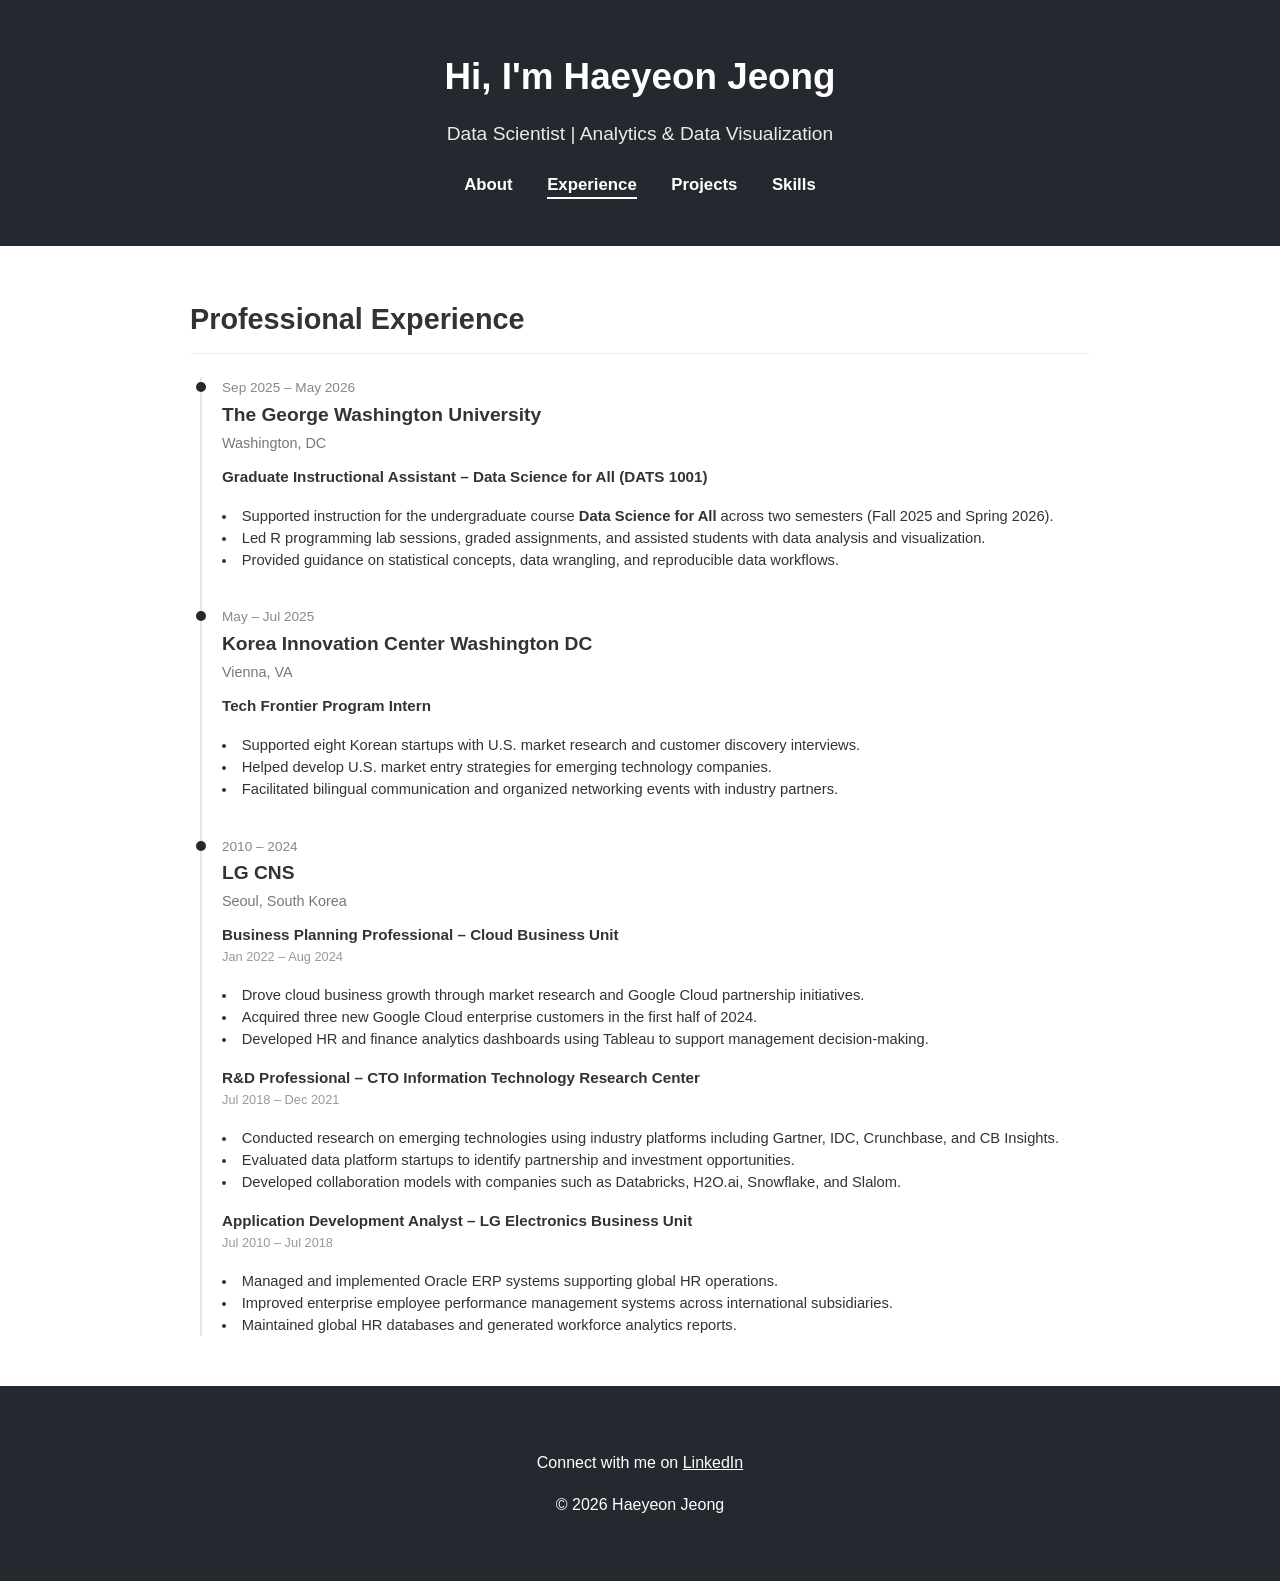
==== experience.html @ 00d59a68 "Update experience.html" ====
<!DOCTYPE html>
<html lang="en">
<head>
<meta charset="UTF-8">
<meta name="viewport" content="width=device-width, initial-scale=1.0">
<title>Experience | Haeyeon Jeong</title>
<link rel="stylesheet" href="css/style.css">
</head>

<body>

<header>
<h1>Hi, I'm Haeyeon Jeong</h1>
<p>Data Scientist | Analytics & Data Visualization</p>

<nav>
<a href="index.html">About</a>
<a href="experience.html" class="active">Experience</a>
<a href="projects.html">Projects</a>
<a href="skills.html">Skills</a>
</nav>
</header>

<main>

<section>

<h2>Professional Experience</h2>

<div class="timeline">

<!-- GWU -->
<div class="timeline-item">

<div class="timeline-date">
Sep 2025 – May 2026
</div>

<div class="timeline-content">
<h3>The George Washington University</h3>
<p class="location">Washington, DC</p>
<p class="role-title">Graduate Instructional Assistant – Data Science for All (DATS 1001)</p>

<ul>
<li>Supported instruction for the undergraduate course <strong>Data Science for All</strong> across two semesters (Fall 2025 and Spring 2026).</li>
<li>Led R programming lab sessions, graded assignments, and assisted students with data analysis and visualization.</li>
<li>Provided guidance on statistical concepts, data wrangling, and reproducible data workflows.</li>
</ul>

</div>
</div>


<!-- KIC -->
<div class="timeline-item">

<div class="timeline-date">
May – Jul 2025
</div>

<div class="timeline-content">
<h3>Korea Innovation Center Washington DC</h3>
<p class="location">Vienna, VA</p>
<p class="role-title">Tech Frontier Program Intern</p>

<ul>
<li>Supported eight Korean startups with U.S. market research and customer discovery interviews.</li>
<li>Helped develop U.S. market entry strategies for emerging technology companies.</li>
<li>Facilitated bilingual communication and organized networking events with industry partners.</li>
</ul>

</div>
</div>


<!-- LG CNS -->
<div class="timeline-item">

<div class="timeline-date">
2010 – 2024
</div>

<div class="timeline-content">

<h3>LG CNS</h3>
<p class="location">Seoul, South Korea</p>
<div class="role-block">

<p class="role-title">Business Planning Professional – Cloud Business Unit</p>
<span class="role-year">Jan 2022 – Aug 2024</span>

<ul>
<li>Drove cloud business growth through market research and Google Cloud partnership initiatives.</li>
<li>Acquired three new Google Cloud enterprise customers in the first half of 2024.</li>
<li>Developed HR and finance analytics dashboards using Tableau to support management decision-making.</li>
</ul>

</div>


<div class="role-block">

<p class="role-title">R&D Professional – CTO Information Technology Research Center</p>
<span class="role-year">Jul 2018 – Dec 2021</span>

<ul>
<li>Conducted research on emerging technologies using industry platforms including Gartner, IDC, Crunchbase, and CB Insights.</li>
<li>Evaluated data platform startups to identify partnership and investment opportunities.</li>
<li>Developed collaboration models with companies such as Databricks, H2O.ai, Snowflake, and Slalom.</li>
</ul>

</div>


<div class="role-block">

<p class="role-title">Application Development Analyst – LG Electronics Business Unit</p>
<span class="role-year">Jul 2010 – Jul 2018</span>

<ul>
<li>Managed and implemented Oracle ERP systems supporting global HR operations.</li>
<li>Improved enterprise employee performance management systems across international subsidiaries.</li>
<li>Maintained global HR databases and generated workforce analytics reports.</li>
</ul>

</div>

</div>
</div>

</div>

</section>

</main>

<footer>

<p>
Connect with me on
<a href="https://linkedin.com/in/haeyeonjeong" target="_blank">LinkedIn</a>
</p>

<p>&copy; 2026 Haeyeon Jeong</p>

</footer>

</body>
</html>
---- css/style.css ----
/* ================================
   GENERAL
================================ */

body {
    font-family: Arial, sans-serif;
    margin: 0;
    padding: 0;
    line-height: 1.6;
    background-color: #ffffff;
    color: #333;
}


/* ================================
   HEADER
================================ */

header {
    background: #24292f;
    color: #fff;
    padding: 3rem 1rem;
    text-align: center;
}

header h1 {
    margin: 0;
    font-size: 2.3rem;
}

header p {
    margin: 12px 0 22px 0;
    font-size: 1.2rem;
    opacity: 0.9;
}


/* ================================
   NAV
================================ */

nav {
    margin-top: 20px;
}

nav a {
    color: #fff;
    text-decoration: none;
    margin: 0 15px;
    font-size: 1.05rem;
    font-weight: bold;
}

nav a.active {
    border-bottom: 2px solid #fff;
    padding-bottom: 3px;
}


/* ================================
   MAIN
================================ */

main {
    max-width: 900px;
    margin: 50px auto;
    padding: 0 20px;
}


/* ================================
   TITLES
================================ */

h2 {
    font-size: 1.8rem;
    margin-top: 40px;
    border-bottom: 1px solid #eee;
    padding-bottom: 10px;
}


/* ================================
   LINKS
================================ */

main a {
    color: #0366d6;
    text-decoration: none;
}

main a:hover {
    text-decoration: underline;
}


/* ================================
   ABOUT
================================ */

.about-container {
    display: flex;
    align-items: flex-start;
    gap: 40px;
    margin-top: 20px;
}

.about-text {
    flex: 2;
}

.about-photo {
    flex: 1;
    text-align: center;
}

.about-photo img {
    width: 200px;
    border-radius: 50%;
}


/* ================================
   LISTS
================================ */

ul {
    list-style-position: inside;
    padding-left: 0;
}


/* ================================
   EXPERIENCE 
================================ */

.timeline {
    border-left: 2px solid #e5e5e5;
    padding-left: 20px;
    margin-left: 10px;
}

.timeline-item {
    position: relative;
    margin-bottom: 35px;
}

/* DOT */
.timeline-item::before {
    content: "";
    position: absolute;
    left: -26px;
    top: 5px;
    width: 10px;
    height: 10px;
    background: #24292f;
    border-radius: 50%;
}

/* DATE */
.timeline-date {
    font-size: 0.85rem;
    color: #888;
    margin-bottom: 0px;
}

/* COMPANY */
.timeline-content h3 {
    font-size: 1.2rem;
    font-weight: 600;
    margin-top: 1px;
    margin-bottom: 1px;
}

/* LOCATION */
.location {
    font-size: 0.9rem;
    color: #777;
    margin-top: 0px;   
    margin-bottom: 4px;
}

/* ROLE */
.role-title {
    font-size: 0.95rem;
    font-weight: 600;
    margin-top: 10px;  
    margin-bottom: 0px;
}

/* ROLE YEAR */
.role-year {
    font-size: 0.8rem;
    color: #999;
    display: block;
    margin-top: 0px;
    margin-bottom: 4px;
}

/* BULLETS */
.timeline-content ul li {
    font-size: 0.92rem;
    line-height: 1.5;
}

/* MULTI ROLE */
.role-block {
    margin-bottom: 14px;
}


/* ================================
   EDUCATION 
================================ */

.edu-item {
    display: flex;
    align-items: flex-start;
    gap: 16px;
    margin-bottom: 28px;
}

.school-logo {
    width: 80px;
    height: auto;
    margin-top: 10px;   
}


/* ================================
   PROJECTS
================================ */

.filter-container {
    margin: 20px 0 30px 0;
}

.filter-btn {
    border: 1px solid #ddd;
    background: #fff;
    padding: 8px 14px;
    margin: 5px;
    border-radius: 20px;
    cursor: pointer;
}

.filter-btn.active {
    background: #24292f;
    color: #fff;
}

.hidden {
    display: none;
}

/* GRID */
.project-grid {
    display: grid;
    grid-template-columns: repeat(auto-fit, minmax(250px,1fr));
    gap: 20px;
}

/* CARD */
.project-card {
    display: flex;
    flex-direction: column;
    border: 1px solid #eee;
    padding: 18px;
    border-radius: 12px;
    min-height: 240px;
    transition: 0.2s;
}

.project-card:hover {
    box-shadow: 0 4px 12px rgba(0,0,0,0.08);
}

.project-card h3 {
    margin-top: 0;
}

/* TAGS */
.tags {
    font-size: 0.9rem;
    color: #666;
    margin-top: auto;
    margin-bottom: 6px;
}

/* LINKS */
.project-links {
    border-top: 1px solid #f0f0f0;
    padding-top: 6px;
}

.project-links a {
    font-weight: 600;
    color: #0366d6;
    text-decoration: none;
    margin-right: 12px;
}

.project-links a:hover {
    text-decoration: underline;
}


/* ================================
   FOOTER
================================ */

footer {
    background: #24292f;
    color: white;
    text-align: center;
    padding: 3rem 1rem;
    margin-top: 50px;
}

footer a {
    color: #fff;
}


/* ================================
   MOBILE
================================ */

@media (max-width: 768px) {

/* HEADER */
header h1 {
    font-size: 1.8rem;
}

header p {
    font-size: 1.05rem;
}

/* NAV */
nav a {
    font-size: 0.95rem;
}

/* TITLE */
h2 {
    font-size: 1.6rem;
}

/* TEXT */
p {
    font-size: 0.95rem;
}

/* ABOUT */
.about-container {
    flex-direction: column;
    align-items: center;
    gap: 15px;
}

.about-photo img {
    width: 130px;
}

/* TIMELINE */
.timeline {
    padding-left: 16px;
    margin-left: 6px;
}

.timeline-item::before {
    left: -22px;
    width: 8px;
    height: 8px;
}

.timeline-content h3 {
    font-size: 1.05rem;
}

.role-title {
    font-size: 0.9rem;
}

.timeline-content ul li {
    font-size: 0.88rem;
}

/* EDUCATION */
.edu-item {
    flex-direction: column;
}

.school-logo {
    width: 60px;
}

/* PROJECT */
.project-card h3 {
    font-size: 1.1rem;
}

.project-card p {
    font-size: 0.92rem;
}

.tags {
    font-size: 0.8rem;
}

/* FILTER BUTTON */
.filter-btn {
    font-size: 0.85rem;
    padding: 6px 12px;
}

}
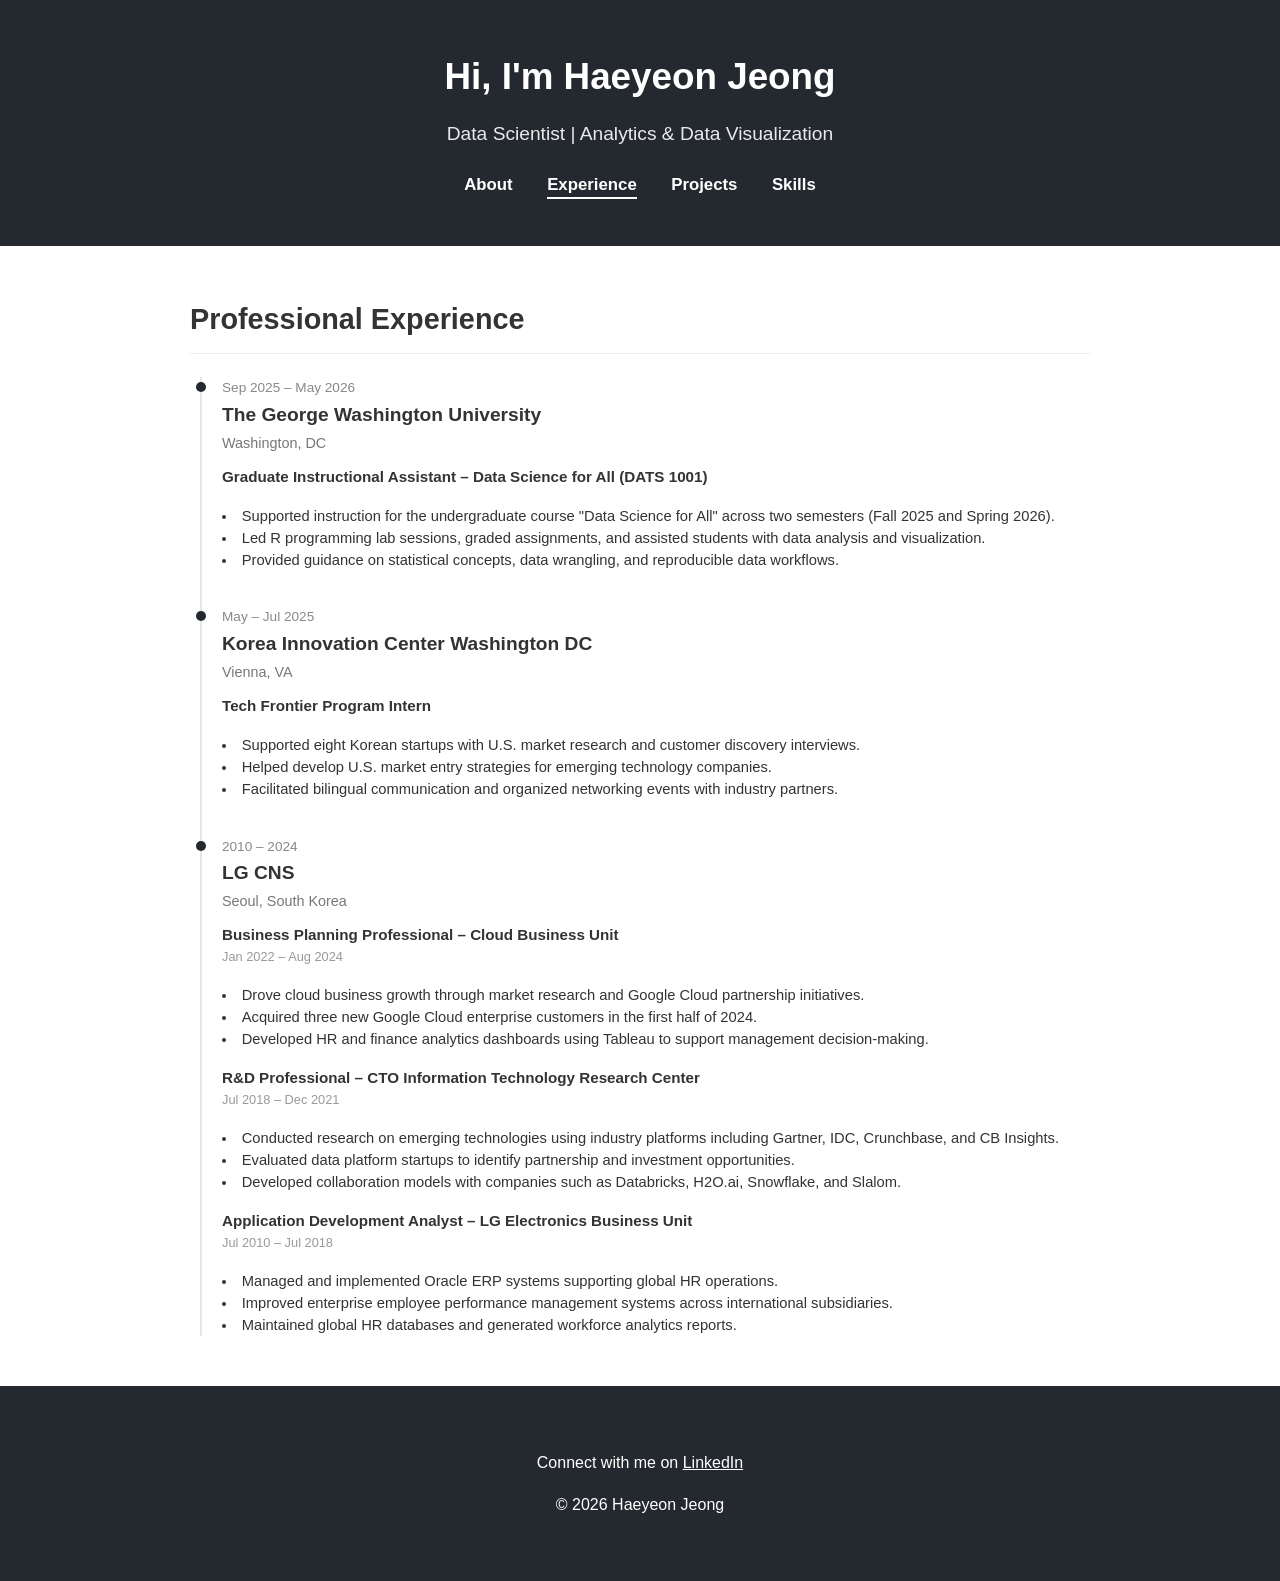
==== commit e9beedee: "Update experience.html" ====
--- a/experience.html
+++ b/experience.html
@@ -42,7 +42,7 @@
 <p class="role-title">Graduate Instructional Assistant – Data Science for All (DATS 1001)</p>
 
 <ul>
-<li>Supported instruction for the undergraduate course <strong>Data Science for All</strong> across two semesters (Fall 2025 and Spring 2026).</li>
+<li>Supported instruction for the undergraduate course "Data Science for All" across two semesters (Fall 2025 and Spring 2026).</li>
 <li>Led R programming lab sessions, graded assignments, and assisted students with data analysis and visualization.</li>
 <li>Provided guidance on statistical concepts, data wrangling, and reproducible data workflows.</li>
 </ul>
--- a/css/style.css
+++ b/css/style.css
@@ -177,7 +177,7 @@
     font-size: 0.9rem;
     color: #777;
     margin-top: 0px;   
-    margin-bottom: 4px;
+    margin-bottom: 6px;
 }
 
 /* ROLE */
@@ -194,18 +194,19 @@
     color: #999;
     display: block;
     margin-top: 0px;
-    margin-bottom: 4px;
+    margin-bottom: 0px;
 }
 
 /* BULLETS */
 .timeline-content ul li {
     font-size: 0.92rem;
     line-height: 1.5;
+    margin-top: 0px;
 }
 
 /* MULTI ROLE */
 .role-block {
-    margin-bottom: 14px;
+    margin-bottom: 10px;
 }
 
 
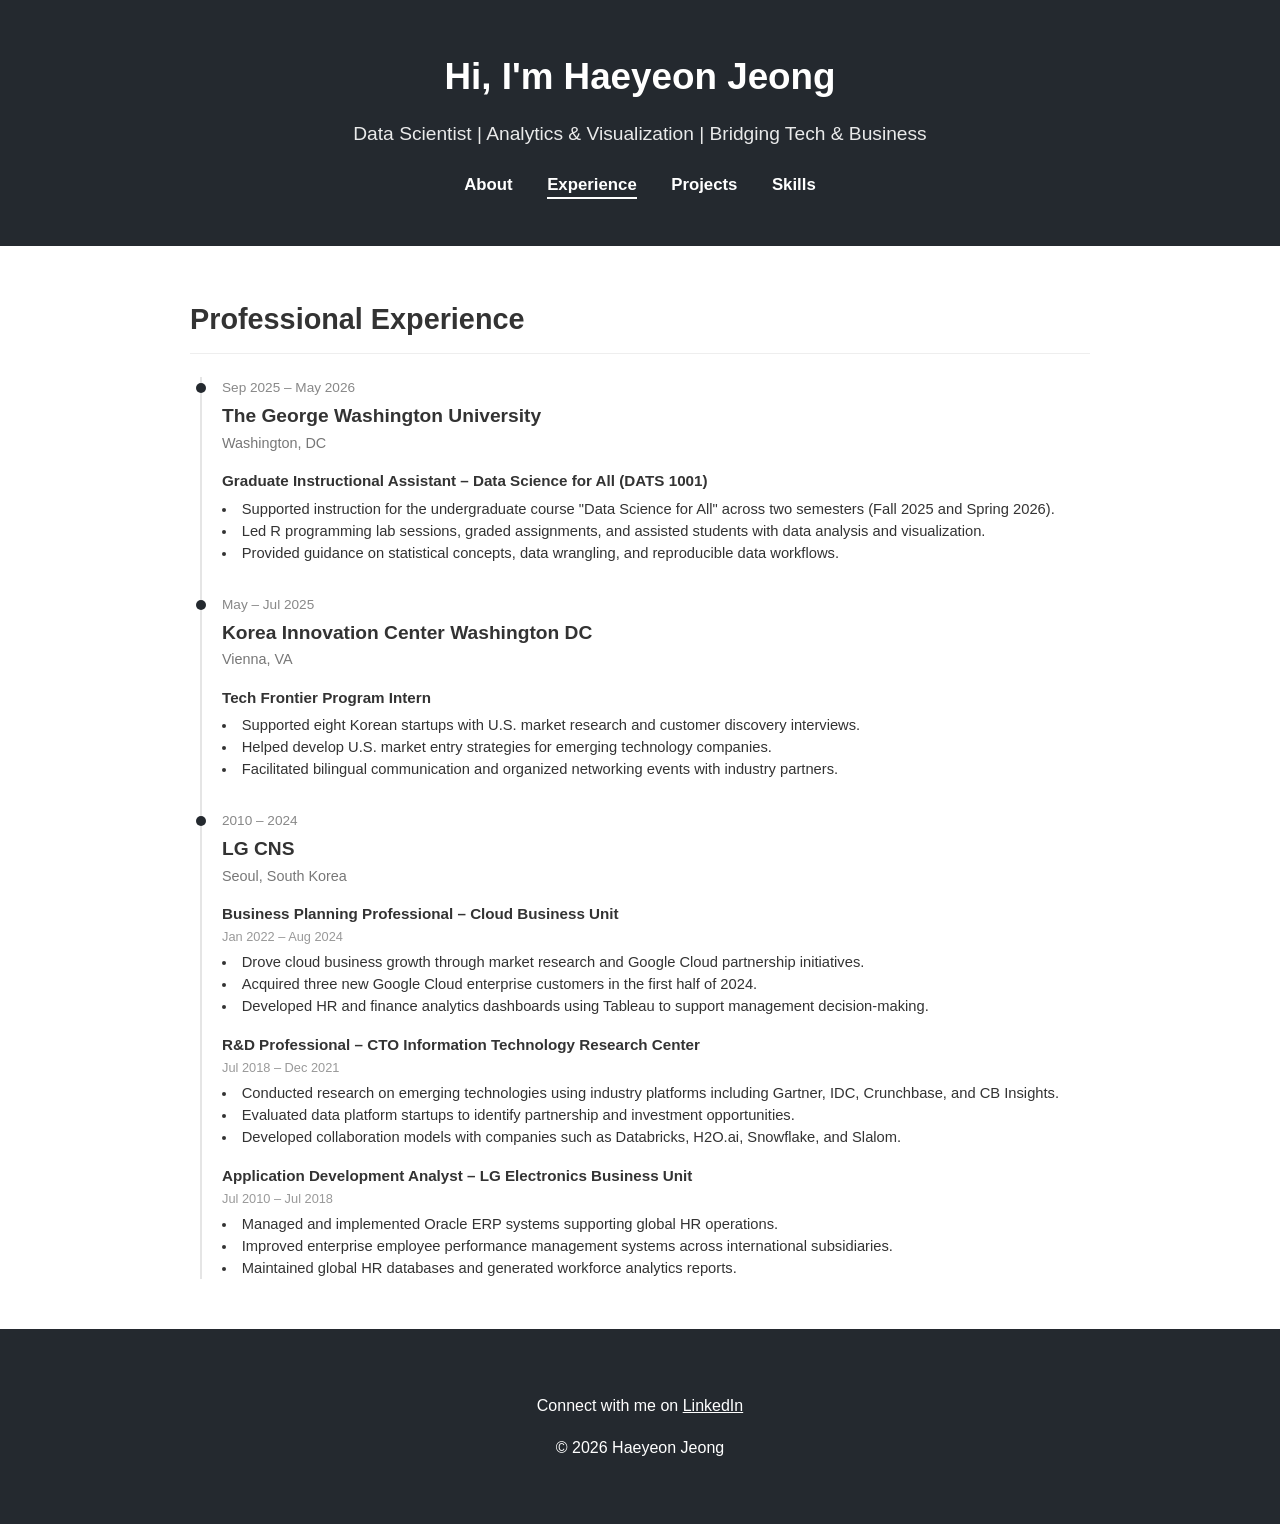
==== commit b3ade1d3: "Update experience.html" ====
--- a/experience.html
+++ b/experience.html
@@ -11,7 +11,7 @@
 
 <header>
 <h1>Hi, I'm Haeyeon Jeong</h1>
-<p>Data Scientist | Analytics & Data Visualization</p>
+<p>Data Scientist | Analytics & Visualization | Bridging Tech & Business</p>
 
 <nav>
 <a href="index.html">About</a>
--- a/css/style.css
+++ b/css/style.css
@@ -79,6 +79,10 @@
     padding-bottom: 10px;
 }
 
+main h2:first-child {
+    margin-top: 0;
+}
+
 
 /* ================================
    LINKS
@@ -142,7 +146,7 @@
 
 .timeline-item {
     position: relative;
-    margin-bottom: 35px;
+    margin-bottom: 30px;
 }
 
 /* DOT */
@@ -150,7 +154,7 @@
     content: "";
     position: absolute;
     left: -26px;
-    top: 5px;
+    top: 6px;
     width: 10px;
     height: 10px;
     background: #24292f;
@@ -161,23 +165,21 @@
 .timeline-date {
     font-size: 0.85rem;
     color: #888;
-    margin-bottom: 0px;
+    margin-bottom: 2px;
 }
 
 /* COMPANY */
 .timeline-content h3 {
     font-size: 1.2rem;
     font-weight: 600;
-    margin-top: 1px;
-    margin-bottom: 1px;
+    margin: 0;
 }
 
 /* LOCATION */
 .location {
     font-size: 0.9rem;
     color: #777;
-    margin-top: 0px;   
-    margin-bottom: 6px;
+    margin-top: 0;
 }
 
 /* ROLE */
@@ -193,15 +195,17 @@
     font-size: 0.8rem;
     color: #999;
     display: block;
-    margin-top: 0px;
-    margin-bottom: 0px;
+    margin: 0;
+}
+
+.timeline-content ul {
+    margin-top: 4px;
 }
 
 /* BULLETS */
 .timeline-content ul li {
     font-size: 0.92rem;
     line-height: 1.5;
-    margin-top: 0px;
 }
 
 /* MULTI ROLE */
@@ -218,11 +222,11 @@
     display: flex;
     align-items: flex-start;
     gap: 16px;
-    margin-bottom: 28px;
+    margin-bottom: 24px;
 }
 
 .school-logo {
-    width: 80px;
+    width: 70px;
     height: auto;
     margin-top: 10px;   
 }
@@ -305,6 +309,46 @@
     text-decoration: underline;
 }
 
+/* ================================
+   SKILLS SECTION
+================================ */
+
+.skills-container {
+    display: grid;
+    grid-template-columns: repeat(auto-fit, minmax(260px, 1fr));
+    gap: 28px;
+    margin-top: 30px;
+}
+
+.skills-block {
+    border-left: 2px solid #e5e7eb;
+    padding-left: 14px;
+}
+
+.skills-block h3 {
+    font-size: 0.95rem;
+    font-weight: 600;
+    color: #666;
+    margin-bottom: 8px;
+    letter-spacing: 0.3px;
+}
+
+.skills-block p {
+    font-size: 1rem;
+    font-weight: 500;
+    color: #222;
+    line-height: 1.6;
+    margin: 0;
+}
+
+/* Certification subtext */
+.cert-sub {
+    display: block;
+    font-size: 0.85rem;
+    color: #888;
+    margin-top: 4px;
+}
+
 
 /* ================================
    FOOTER
@@ -416,4 +460,46 @@
     padding: 6px 12px;
 }
 
-}
+
+/* SKILLS CONTAINER */
+.skills-container {
+    grid-template-columns: 1fr;
+    gap: 22px;
+    margin-top: 20px;
+}
+
+/* EACH BLOCK */
+.skills-block {
+    padding-left: 0;
+    border-left: none; /* remove desktop line */
+    border-bottom: 1px solid #eee;
+    padding-bottom: 14px;
+}
+
+   .skills-block p {
+    letter-spacing: 0.2px;
+}
+   
+/* TITLE */
+.skills-block h3 {
+    font-size: 0.95rem;
+    margin-bottom: 6px;
+}
+
+/* CONTENT */
+.skills-block p {
+    font-size: 1rem;
+    line-height: 1.7;
+}
+
+/* CERT */
+.cert-sub {
+    font-size: 0.85rem;
+}
+
+/* remove border for last item */
+.skills-block:last-child {
+    border-bottom: none;
+}
+
+}
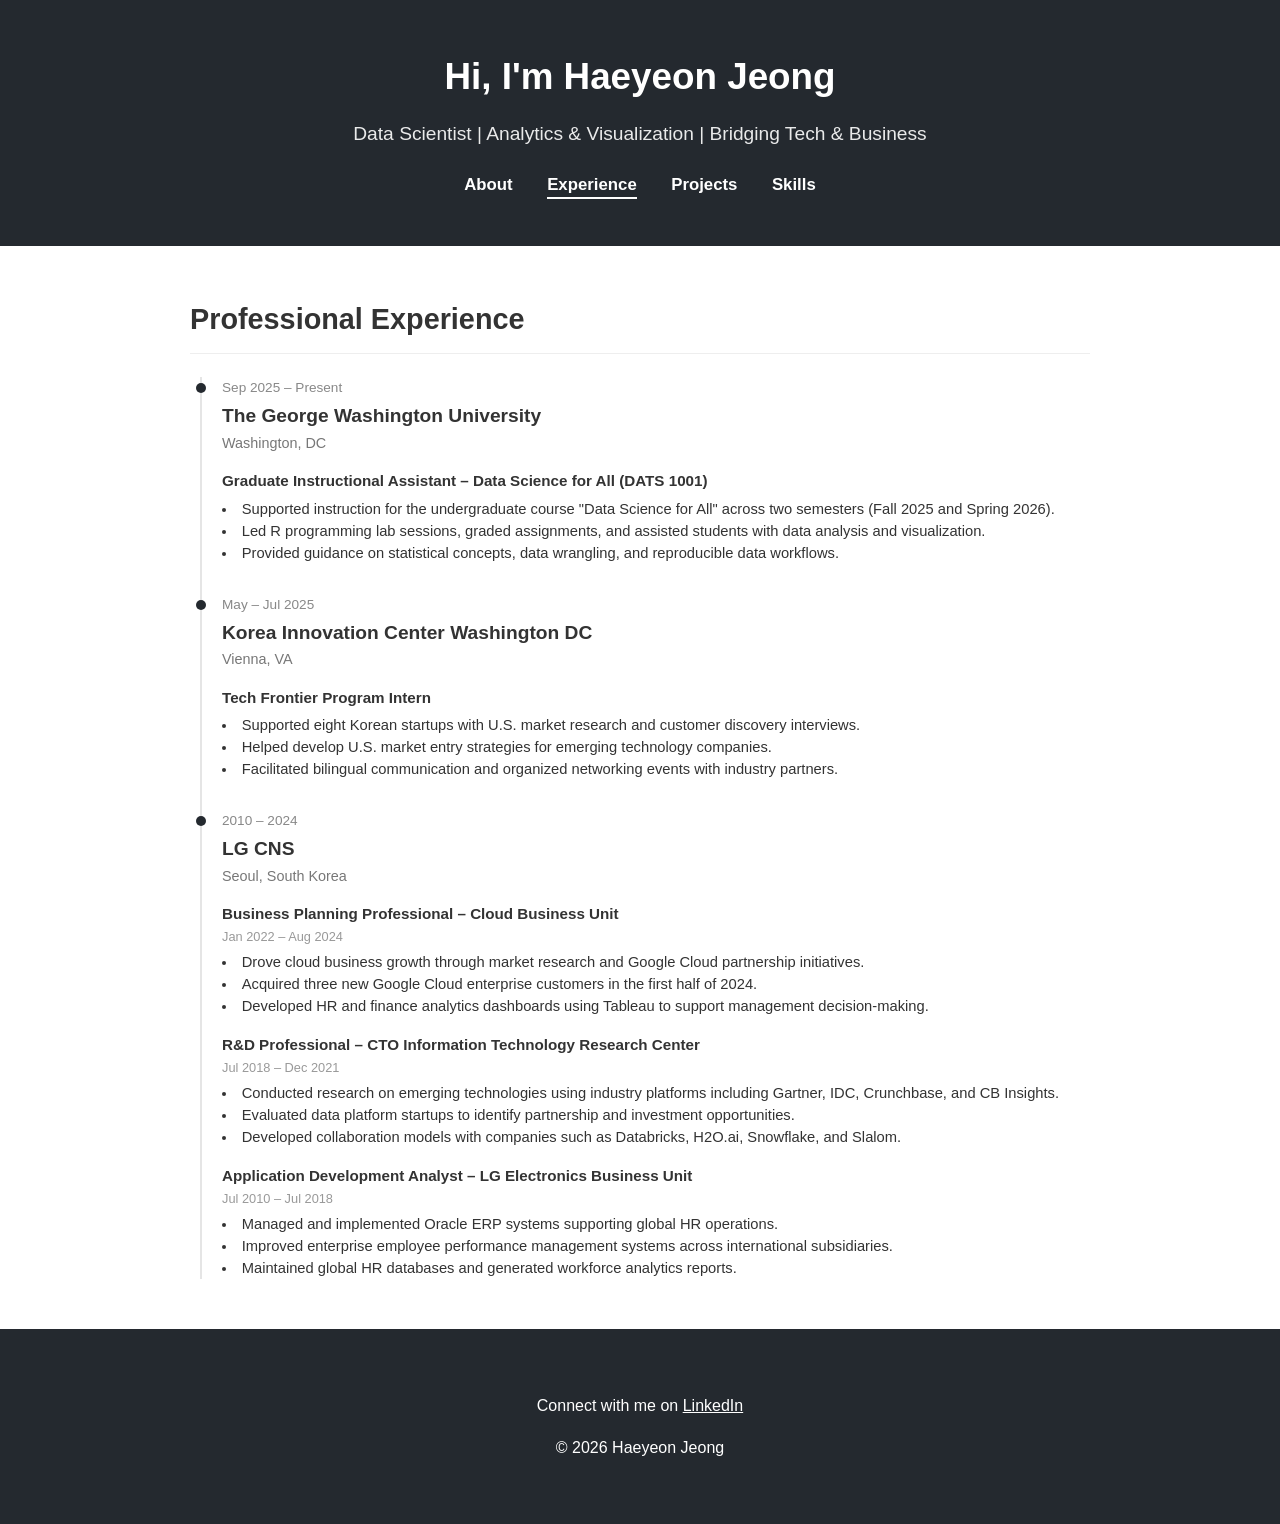
==== commit 76c333bc: "Update experience.html" ====
--- a/experience.html
+++ b/experience.html
@@ -33,7 +33,7 @@
 <div class="timeline-item">
 
 <div class="timeline-date">
-Sep 2025 – May 2026
+Sep 2025 – Present
 </div>
 
 <div class="timeline-content">
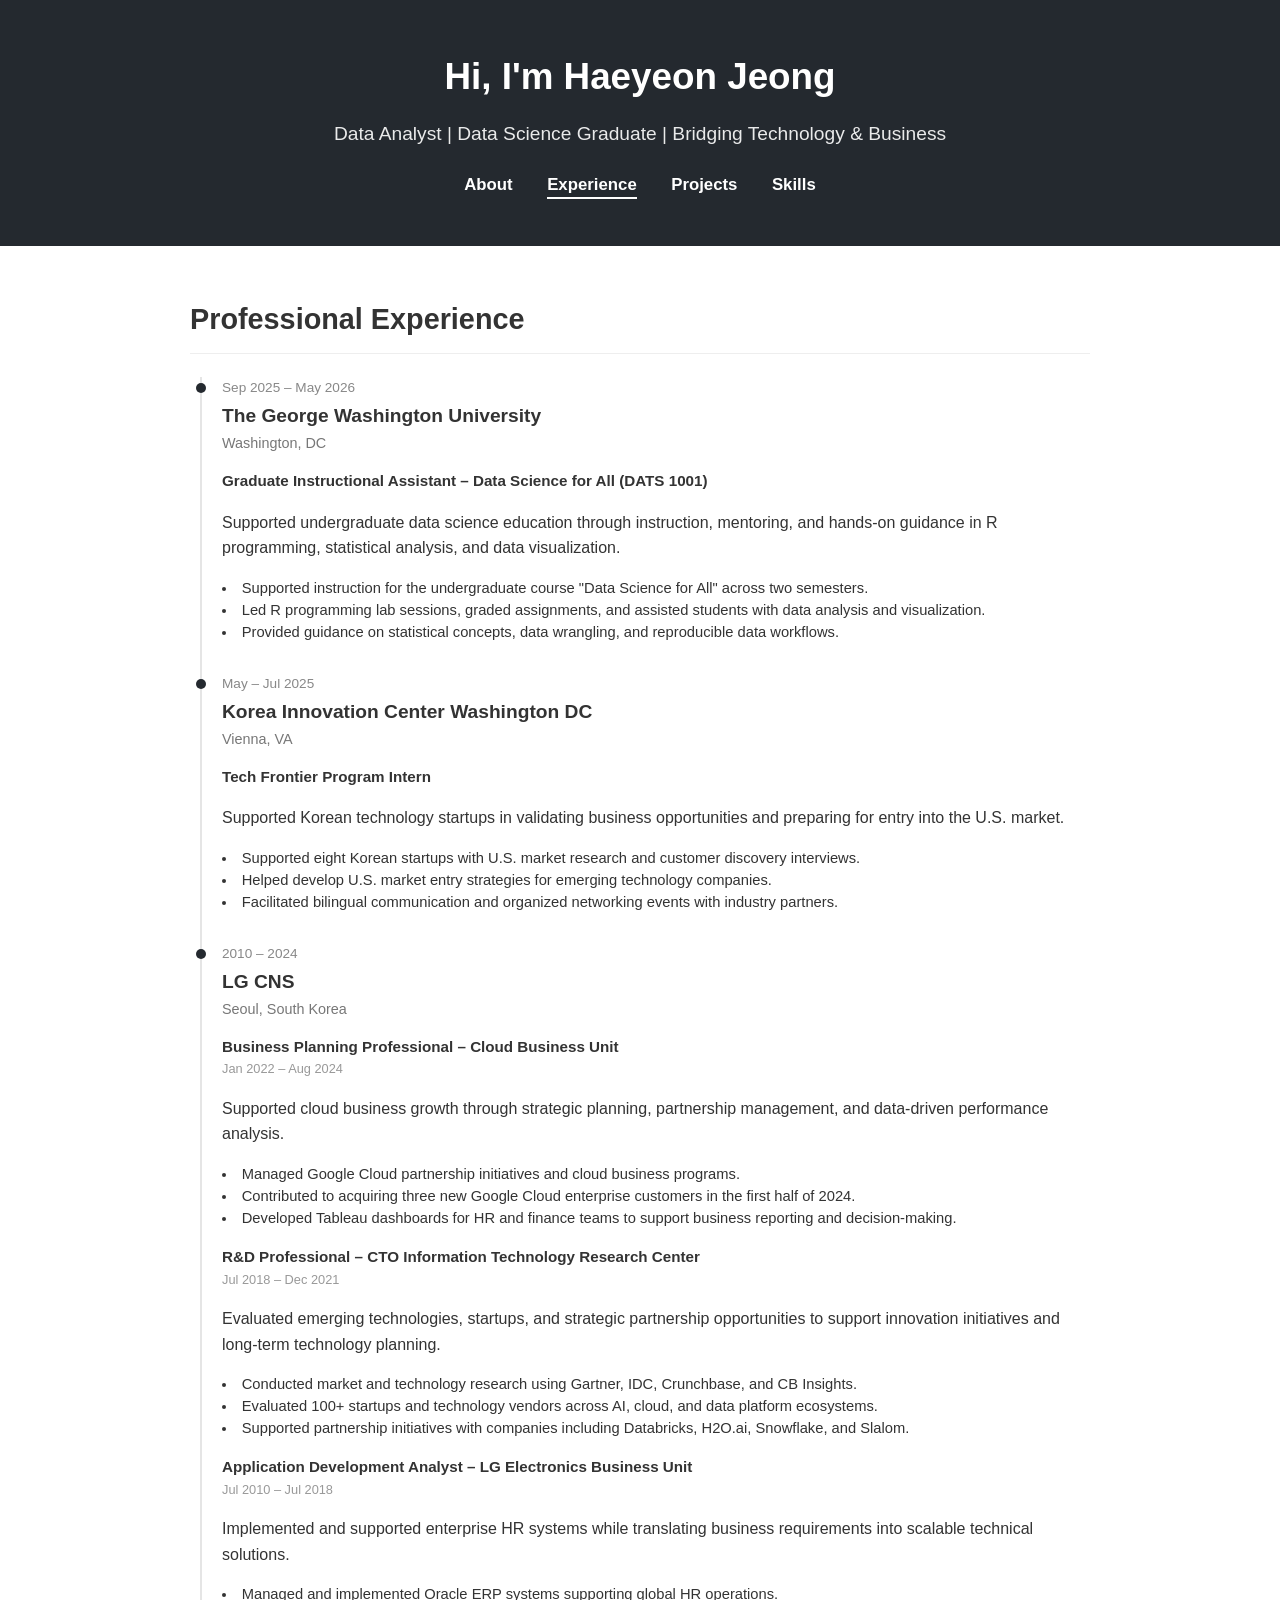
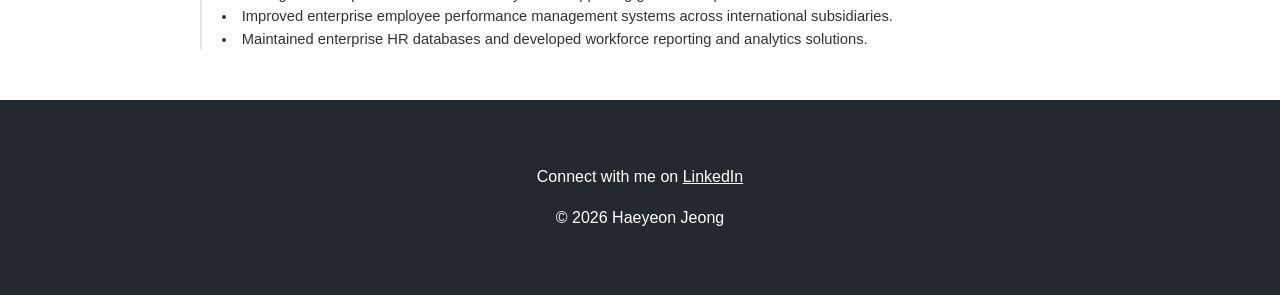
==== commit d21ba84b: "Update experience details and role summaries" ====
--- a/experience.html
+++ b/experience.html
@@ -11,7 +11,7 @@
 
 <header>
 <h1>Hi, I'm Haeyeon Jeong</h1>
-<p>Data Scientist | Analytics & Visualization | Bridging Tech & Business</p>
+<p>Data Analyst | Data Science Graduate | Bridging Technology & Business</p>
 
 <nav>
 <a href="index.html">About</a>
@@ -33,7 +33,7 @@
 <div class="timeline-item">
 
 <div class="timeline-date">
-Sep 2025 – Present
+Sep 2025 – May 2026
 </div>
 
 <div class="timeline-content">
@@ -41,8 +41,12 @@
 <p class="location">Washington, DC</p>
 <p class="role-title">Graduate Instructional Assistant – Data Science for All (DATS 1001)</p>
 
+<p class="role-summary">
+Supported undergraduate data science education through instruction, mentoring, and hands-on guidance in R programming, statistical analysis, and data visualization.
+</p>
+  
 <ul>
-<li>Supported instruction for the undergraduate course "Data Science for All" across two semesters (Fall 2025 and Spring 2026).</li>
+<li>Supported instruction for the undergraduate course "Data Science for All" across two semesters.</li>
 <li>Led R programming lab sessions, graded assignments, and assisted students with data analysis and visualization.</li>
 <li>Provided guidance on statistical concepts, data wrangling, and reproducible data workflows.</li>
 </ul>
@@ -63,6 +67,10 @@
 <p class="location">Vienna, VA</p>
 <p class="role-title">Tech Frontier Program Intern</p>
 
+<p class="role-summary">
+Supported Korean technology startups in validating business opportunities and preparing for entry into the U.S. market.
+</p>
+  
 <ul>
 <li>Supported eight Korean startups with U.S. market research and customer discovery interviews.</li>
 <li>Helped develop U.S. market entry strategies for emerging technology companies.</li>
@@ -89,10 +97,14 @@
 <p class="role-title">Business Planning Professional – Cloud Business Unit</p>
 <span class="role-year">Jan 2022 – Aug 2024</span>
 
+<p class="role-summary">
+Supported cloud business growth through strategic planning, partnership management, and data-driven performance analysis.
+</p>
+  
 <ul>
-<li>Drove cloud business growth through market research and Google Cloud partnership initiatives.</li>
-<li>Acquired three new Google Cloud enterprise customers in the first half of 2024.</li>
-<li>Developed HR and finance analytics dashboards using Tableau to support management decision-making.</li>
+<li>Managed Google Cloud partnership initiatives and cloud business programs.</li>
+<li>Contributed to acquiring three new Google Cloud enterprise customers in the first half of 2024.</li>
+<li>Developed Tableau dashboards for HR and finance teams to support business reporting and decision-making.</li>
 </ul>
 
 </div>
@@ -103,10 +115,14 @@
 <p class="role-title">R&D Professional – CTO Information Technology Research Center</p>
 <span class="role-year">Jul 2018 – Dec 2021</span>
 
+<p class="role-summary">
+Evaluated emerging technologies, startups, and strategic partnership opportunities to support innovation initiatives and long-term technology planning.
+</p>
+
 <ul>
-<li>Conducted research on emerging technologies using industry platforms including Gartner, IDC, Crunchbase, and CB Insights.</li>
-<li>Evaluated data platform startups to identify partnership and investment opportunities.</li>
-<li>Developed collaboration models with companies such as Databricks, H2O.ai, Snowflake, and Slalom.</li>
+<li>Conducted market and technology research using Gartner, IDC, Crunchbase, and CB Insights.</li>
+<li>Evaluated 100+ startups and technology vendors across AI, cloud, and data platform ecosystems.</li>
+<li>Supported partnership initiatives with companies including Databricks, H2O.ai, Snowflake, and Slalom.</li>
 </ul>
 
 </div>
@@ -117,10 +133,14 @@
 <p class="role-title">Application Development Analyst – LG Electronics Business Unit</p>
 <span class="role-year">Jul 2010 – Jul 2018</span>
 
+<p class="role-summary">
+Implemented and supported enterprise HR systems while translating business requirements into scalable technical solutions.
+</p>
+  
 <ul>
 <li>Managed and implemented Oracle ERP systems supporting global HR operations.</li>
 <li>Improved enterprise employee performance management systems across international subsidiaries.</li>
-<li>Maintained global HR databases and generated workforce analytics reports.</li>
+<li>Maintained enterprise HR databases and developed workforce reporting and analytics solutions.</li>
 </ul>
 
 </div>
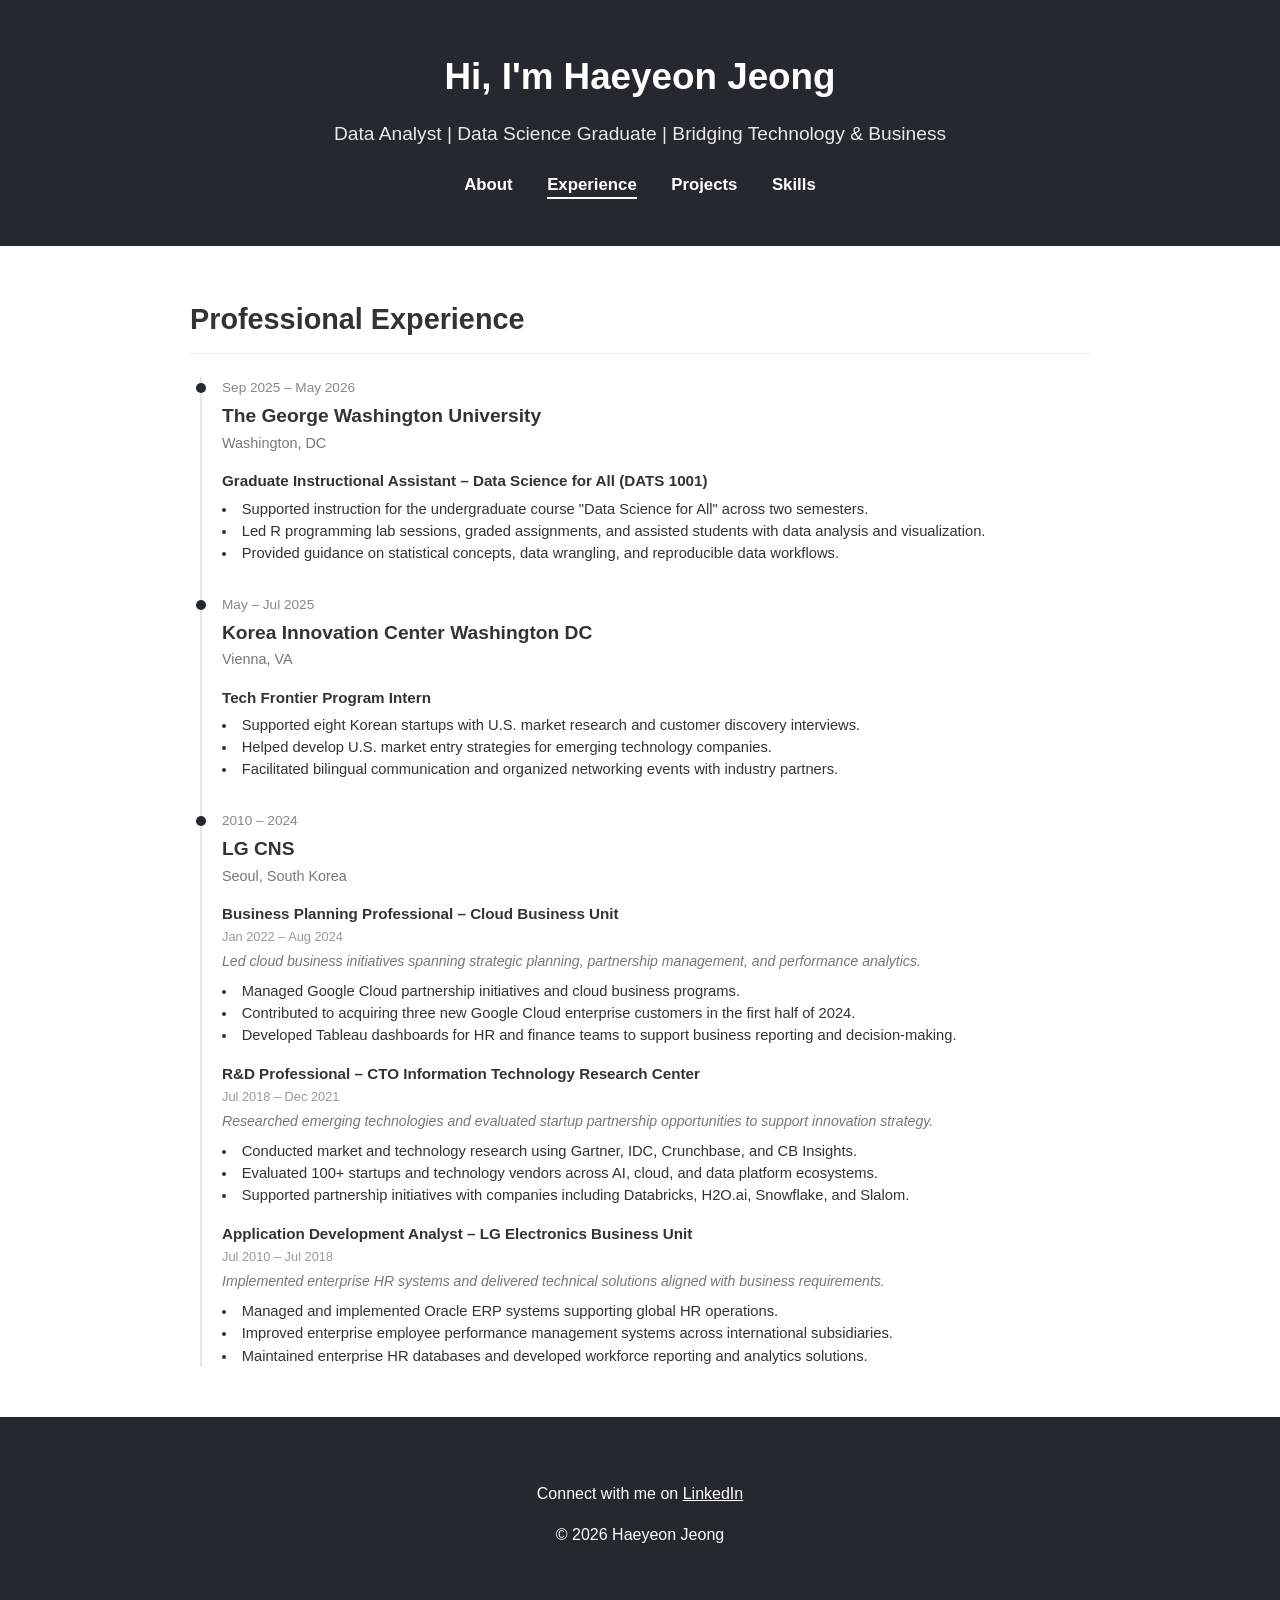
==== commit 665783bf: "Update experience.html" ====
--- a/experience.html
+++ b/experience.html
@@ -41,10 +41,6 @@
 <p class="location">Washington, DC</p>
 <p class="role-title">Graduate Instructional Assistant – Data Science for All (DATS 1001)</p>
 
-<p class="role-summary">
-Supported undergraduate data science education through instruction, mentoring, and hands-on guidance in R programming, statistical analysis, and data visualization.
-</p>
-  
 <ul>
 <li>Supported instruction for the undergraduate course "Data Science for All" across two semesters.</li>
 <li>Led R programming lab sessions, graded assignments, and assisted students with data analysis and visualization.</li>
@@ -66,10 +62,6 @@
 <h3>Korea Innovation Center Washington DC</h3>
 <p class="location">Vienna, VA</p>
 <p class="role-title">Tech Frontier Program Intern</p>
-
-<p class="role-summary">
-Supported Korean technology startups in validating business opportunities and preparing for entry into the U.S. market.
-</p>
   
 <ul>
 <li>Supported eight Korean startups with U.S. market research and customer discovery interviews.</li>
@@ -98,7 +90,7 @@
 <span class="role-year">Jan 2022 – Aug 2024</span>
 
 <p class="role-summary">
-Supported cloud business growth through strategic planning, partnership management, and data-driven performance analysis.
+Led cloud business initiatives spanning strategic planning, partnership management, and performance analytics.
 </p>
   
 <ul>
@@ -116,7 +108,7 @@
 <span class="role-year">Jul 2018 – Dec 2021</span>
 
 <p class="role-summary">
-Evaluated emerging technologies, startups, and strategic partnership opportunities to support innovation initiatives and long-term technology planning.
+Researched emerging technologies and evaluated startup partnership opportunities to support innovation strategy.
 </p>
 
 <ul>
@@ -134,7 +126,7 @@
 <span class="role-year">Jul 2010 – Jul 2018</span>
 
 <p class="role-summary">
-Implemented and supported enterprise HR systems while translating business requirements into scalable technical solutions.
+Implemented enterprise HR systems and delivered technical solutions aligned with business requirements.
 </p>
   
 <ul>
--- a/css/style.css
+++ b/css/style.css
@@ -198,6 +198,15 @@
     margin: 0;
 }
 
+.role-summary {
+    font-size: 0.88rem;
+    font-style: italic;
+    color: #777;
+    line-height: 1.5;
+    margin-top: 4px;
+    margin-bottom: 8px;
+}
+
 .timeline-content ul {
     margin-top: 4px;
 }
@@ -428,6 +437,10 @@
     font-size: 0.9rem;
 }
 
+.role-summary {
+    font-size: 0.84rem;
+}
+   
 .timeline-content ul li {
     font-size: 0.88rem;
 }
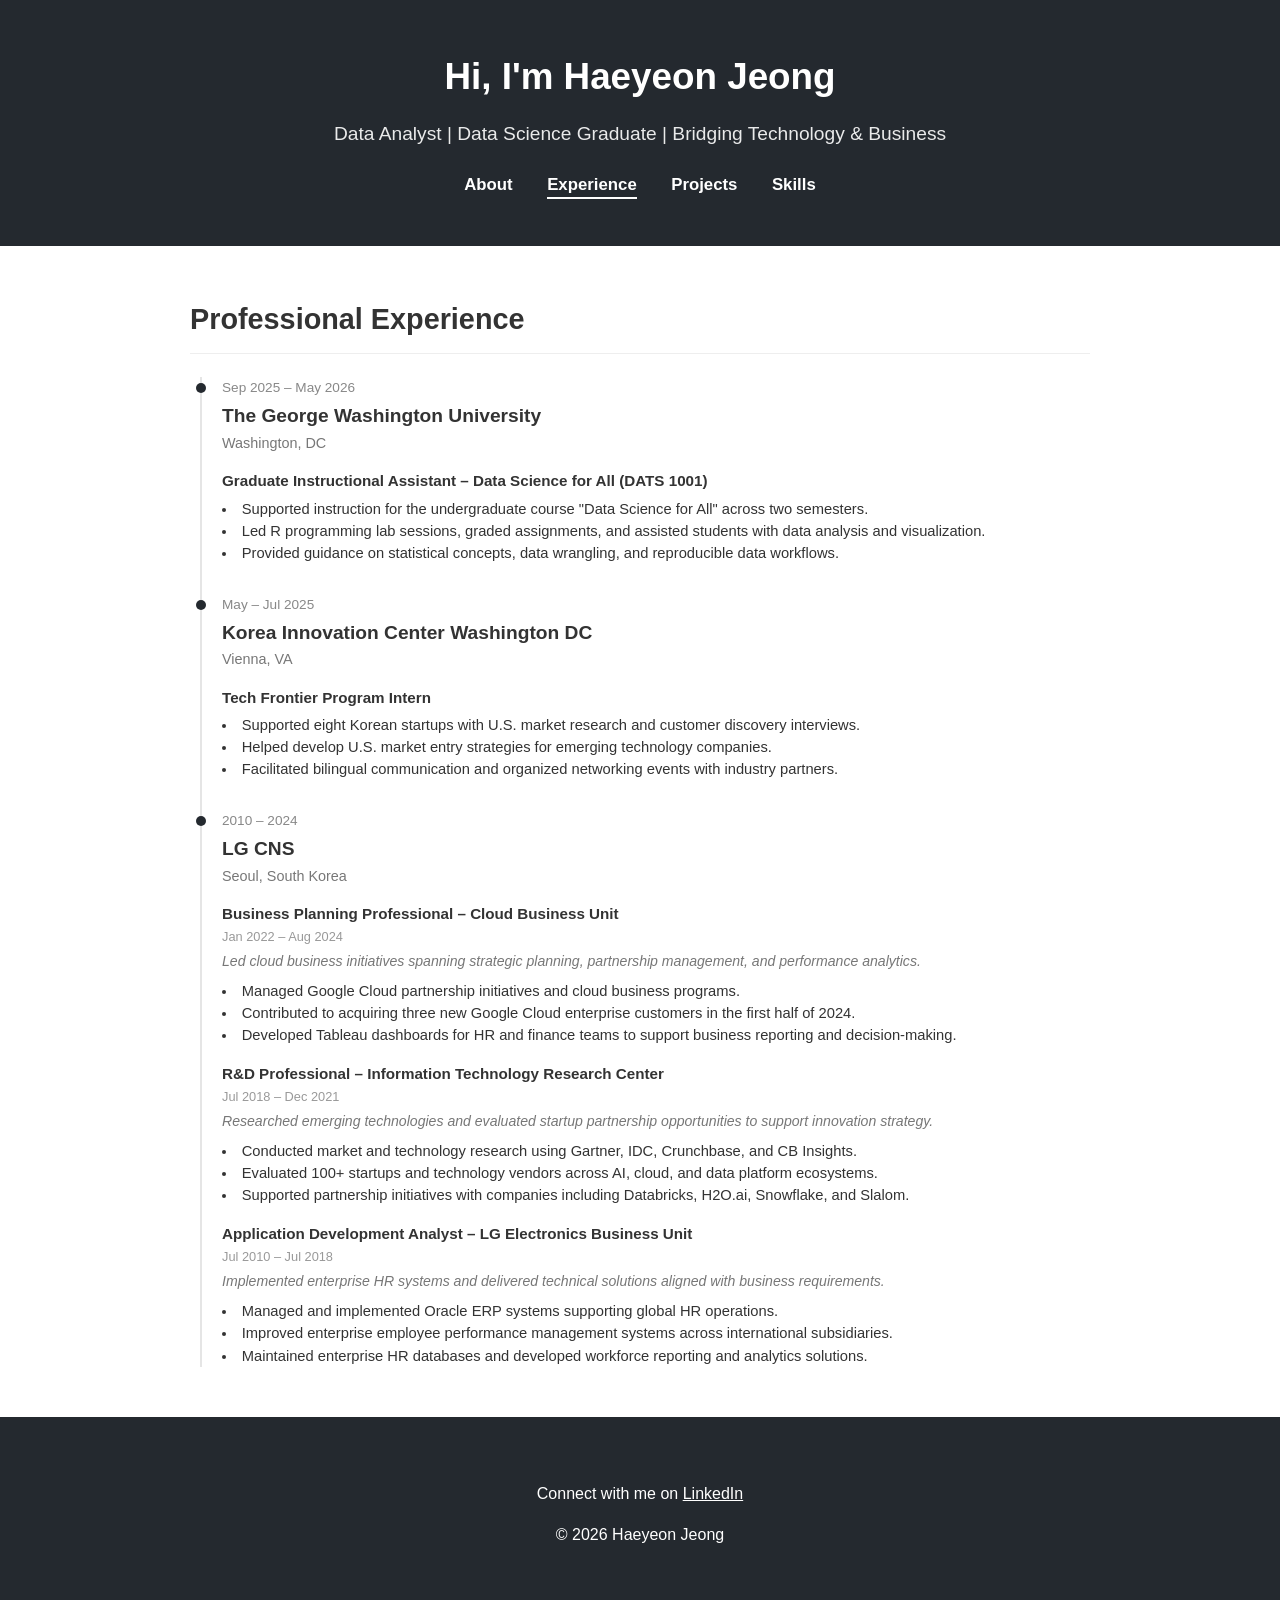
==== commit 7d2e8148: "Update experience.html" ====
--- a/experience.html
+++ b/experience.html
@@ -104,7 +104,7 @@
 
 <div class="role-block">
 
-<p class="role-title">R&D Professional – CTO Information Technology Research Center</p>
+<p class="role-title">R&D Professional – Information Technology Research Center</p>
 <span class="role-year">Jul 2018 – Dec 2021</span>
 
 <p class="role-summary">
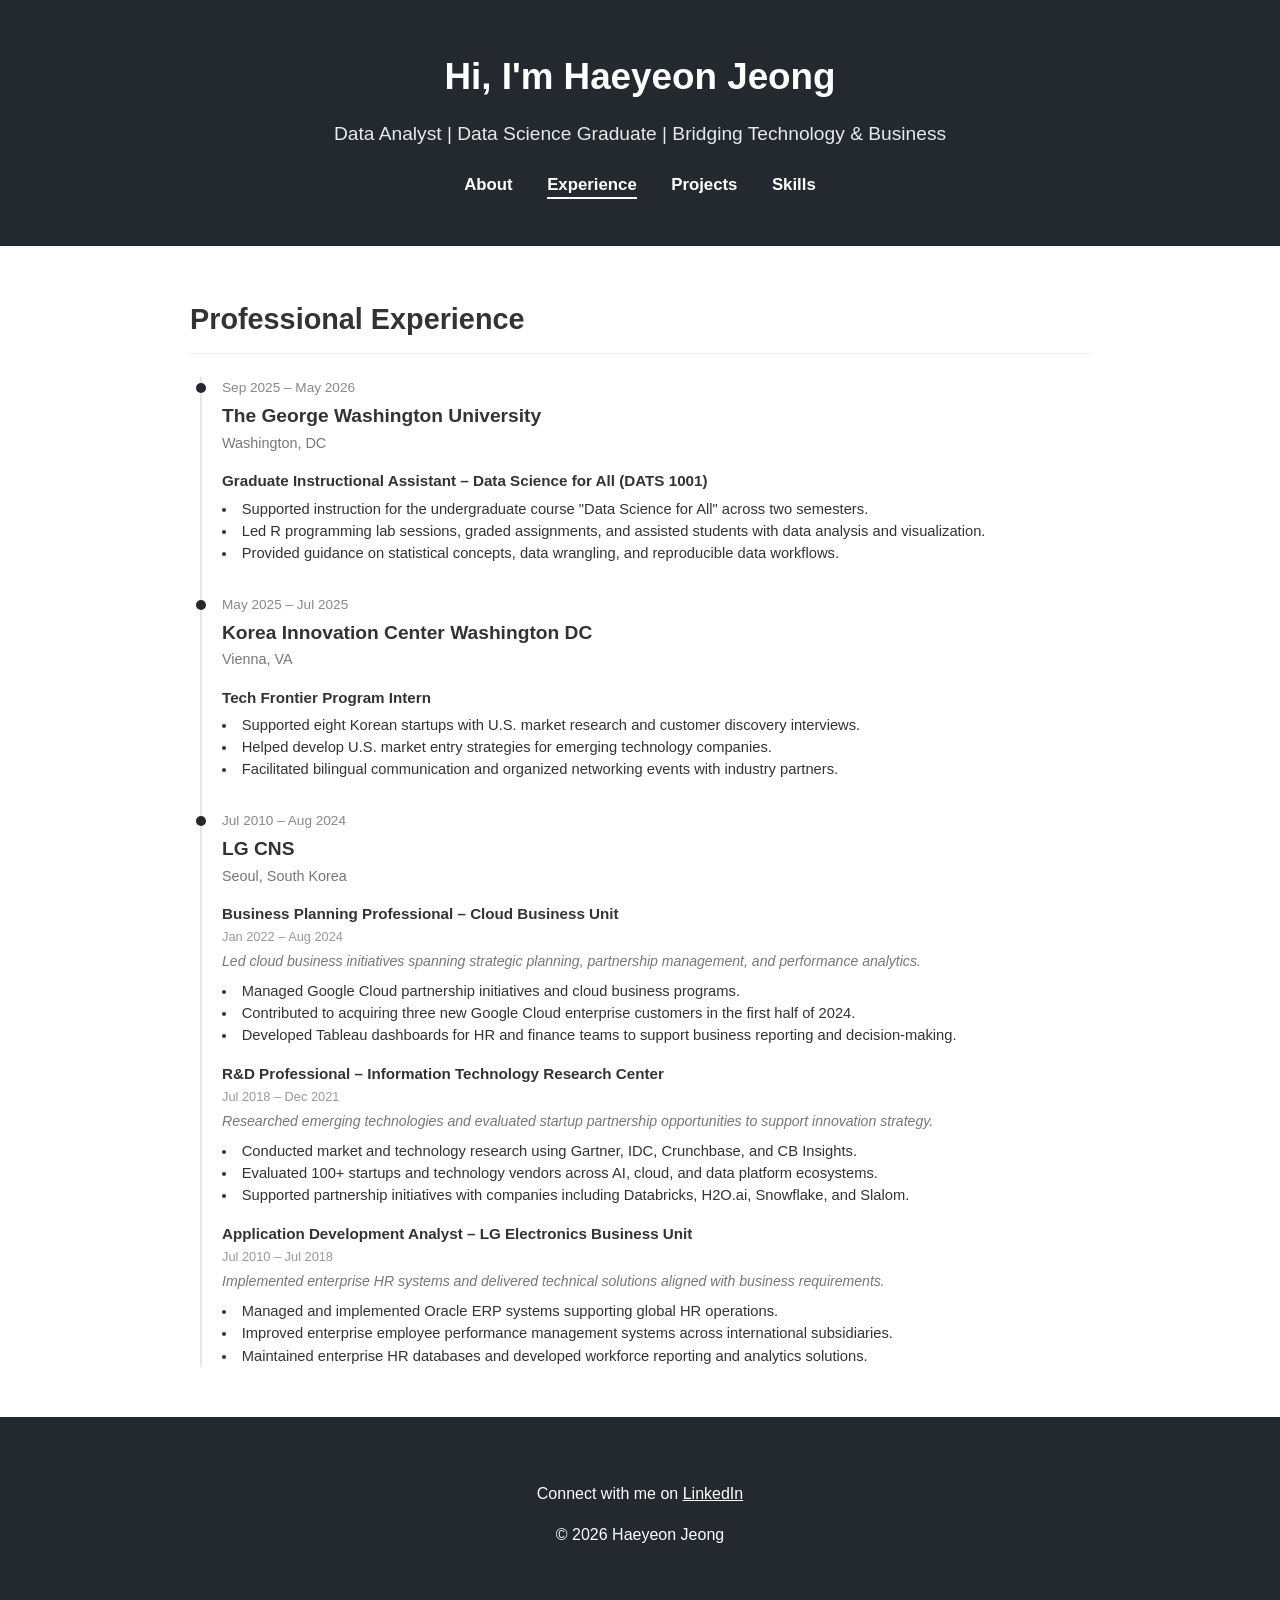
==== commit 50422ae6: "Update experience.html" ====
--- a/experience.html
+++ b/experience.html
@@ -55,7 +55,7 @@
 <div class="timeline-item">
 
 <div class="timeline-date">
-May – Jul 2025
+May 2025 – Jul 2025
 </div>
 
 <div class="timeline-content">
@@ -77,7 +77,7 @@
 <div class="timeline-item">
 
 <div class="timeline-date">
-2010 – 2024
+Jul 2010 – Aug 2024
 </div>
 
 <div class="timeline-content">
